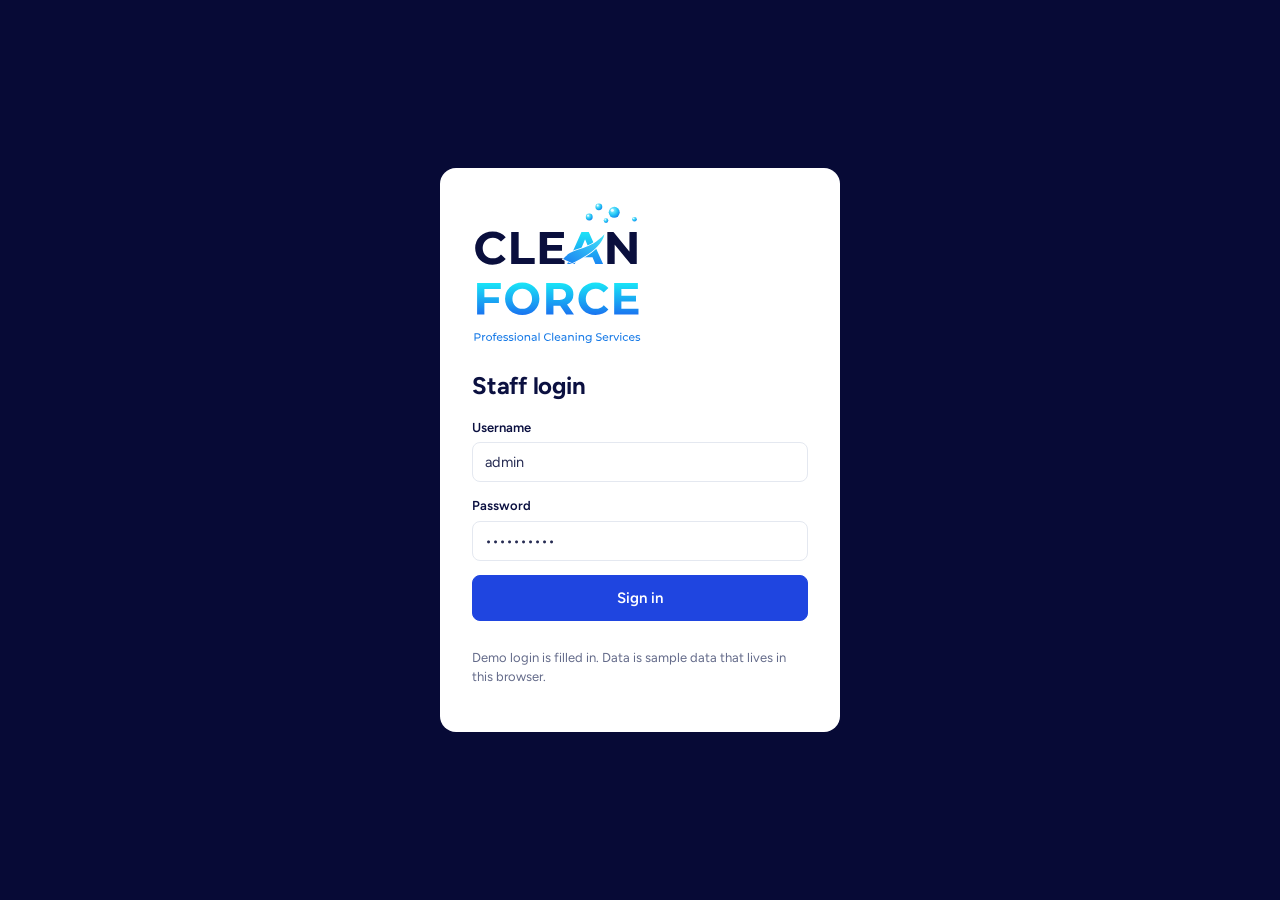
==== admin/index.html @ 48e189a7 "Clean Force website mockup: site, booking, tracking, customer portal, admin Co-Authored-By: Claude O" ====
<!doctype html>
<html lang="en">
<head>
<meta charset="utf-8">
<meta name="viewport" content="width=device-width, initial-scale=1, viewport-fit=cover">
<title>Clean Force Admin</title>
<meta name="robots" content="noindex">
<meta name="theme-color" content="#070a36">
<link rel="icon" href="../assets/brand/favicon.svg" type="image/svg+xml">
<link rel="preconnect" href="https://fonts.googleapis.com">
<link rel="preconnect" href="https://fonts.gstatic.com" crossorigin>
<link href="https://fonts.googleapis.com/css2?family=Figtree:wght@400;500;600;700&display=swap" rel="stylesheet">
<link rel="stylesheet" href="admin.css">
</head>
<body>
<div id="login" class="login" hidden>
  <form id="loginForm" class="login-card">
    <img src="../assets/brand/logo-light-full.svg" alt="Clean Force" width="200" height="120">
    <h1>Staff login</h1>
    <label class="f"><span>Username</span><input name="user" value="admin" autocomplete="username" required></label>
    <label class="f"><span>Password</span><input name="pass" type="password" value="cleanforce" autocomplete="current-password" required></label>
    <p class="err" id="loginErr" hidden>Wrong username or password.</p>
    <button class="b b-pri b-lg" type="submit">Sign in</button>
    <p class="muted small">Demo login is filled in. Data is sample data that lives in this browser.</p>
  </form>
</div>

<div id="app" class="app" hidden>
  <aside class="side" id="side">
    <a class="brand" href="#today"><img src="../assets/brand/logo-dark.svg" alt="Clean Force" width="96" height="51"><span>Admin</span></a>
    <nav class="snav" aria-label="Admin">
      <a href="#today" data-v="today"><svg viewBox="0 0 24 24"><path d="M3 12l9-8 9 8M5 10v10h14V10"/></svg>Today</a>
      <a href="#bookings" data-v="bookings"><svg viewBox="0 0 24 24"><rect x="3" y="5" width="18" height="16" rx="2"/><path d="M3 10h18M8 3v4M16 3v4"/></svg>Bookings</a>
      <a href="#customers" data-v="customers"><svg viewBox="0 0 24 24"><circle cx="9" cy="8" r="4"/><path d="M2 21c0-4 3-6 7-6s7 2 7 6M16 4a4 4 0 0 1 0 8M22 21c0-3-1.5-5-4-5.6"/></svg>Customers</a>
      <a href="#sales" data-v="sales"><svg viewBox="0 0 24 24"><path d="M4 20V10M10 20V4M16 20v-7M22 20H2"/></svg>Sales</a>
      <a href="#teams" data-v="teams"><svg viewBox="0 0 24 24"><circle cx="12" cy="7" r="4"/><path d="M4 21c0-4 4-6 8-6s8 2 8 6"/></svg>Teams</a>
      <a href="#prices" data-v="prices"><svg viewBox="0 0 24 24"><path d="M20 12l-8 8-9-9V3h8z"/><circle cx="7.5" cy="7.5" r="1.5"/></svg>Services &amp; prices</a>
    </nav>
    <div class="side-foot">
      <a href="../index.html" target="_blank" rel="noopener">View website &nearr;</a>
      <button type="button" id="resetBtn">Reset demo data</button>
      <button type="button" id="logout">Sign out</button>
    </div>
  </aside>
  <div class="main">
    <header class="top">
      <button class="menu" id="menu" aria-label="Menu" aria-expanded="false" aria-controls="side"><span></span><span></span></button>
      <h1 id="title">Today</h1>
      <div class="search">
        <svg viewBox="0 0 24 24" aria-hidden="true"><circle cx="11" cy="11" r="7"/><path d="M20 20l-4-4"/></svg>
        <input id="q" type="search" placeholder="Search name, phone or CF number" autocomplete="off" aria-label="Search customers and bookings">
        <div class="sres" id="sres" hidden></div>
      </div>
      <button class="b b-pri" id="newBtn"><span aria-hidden="true">+</span> New booking</button>
    </header>
    <main class="view" id="view" tabindex="-1"></main>
  </div>
</div>

<div class="drawer-bg" id="drawerBg" hidden></div>
<aside class="drawer" id="drawer" role="dialog" aria-modal="true" aria-labelledby="drTitle" hidden></aside>
<div class="toast" id="toast" role="status" aria-live="polite"></div>
<div class="tip" id="tip" hidden></div>

<script src="../assets/js/data.js"></script>
<script src="../assets/js/store.js"></script>
<script src="admin.js"></script>
</body>
</html>
---- admin/admin.css ----
/* Clean Force admin: simple, readable, fast to scan */
:root {
  --navy: #070a36; --ink: #0b1040; --text: #262b52; --muted: #646b8a; --line: #e4e8f0; --bg: #f5f7fb; --card: #fff;
  --blue: #1f45e0; --blue-soft: #e8eeff; --cyan: #1fdff5;
  --good: #17803d; --good-bg: #e3f6ea; --warn: #9a5b00; --warn-bg: #fff4e0; --bad: #b42318; --bad-bg: #fde8e8; --info: #007b8a; --info-bg: #def9fd;
  --font: 'Figtree', system-ui, -apple-system, 'Segoe UI', sans-serif;
}
*, *::before, *::after { box-sizing: border-box; }
html, body { margin: 0; }
body { font: 400 15px/1.5 var(--font); color: var(--text); background: var(--bg); -webkit-font-smoothing: antialiased; }
[hidden] { display: none !important; }
button, input, select, textarea { font: inherit; color: inherit; }
a { color: var(--blue); }
h1, h2, h3 { margin: 0; color: var(--ink); font-weight: 700; letter-spacing: -.01em; }
.num, td.r, .kpi b, .money { font-variant-numeric: tabular-nums; }
.muted { color: var(--muted); }
.small { font-size: 13px; }
:focus-visible { outline: 2.5px solid var(--blue); outline-offset: 2px; }
.snav svg, .search svg { width: 20px; height: 20px; fill: none; stroke: currentColor; stroke-width: 1.8; stroke-linecap: round; stroke-linejoin: round; flex: none; }

/* buttons + fields */
.b { display: inline-flex; align-items: center; justify-content: center; gap: 6px; height: 38px; padding: 0 14px; border-radius: 8px; border: 1px solid var(--line); background: #fff; font-weight: 600; font-size: 14px; color: var(--ink); cursor: pointer; white-space: nowrap; text-decoration: none; }
.b:hover { border-color: #c4cbdc; }
.b-pri { background: var(--blue); border-color: var(--blue); color: #fff; }
.b-pri:hover { background: #1a39c0; border-color: #1a39c0; }
.b-good { background: var(--good); border-color: var(--good); color: #fff; }
.b-danger { color: var(--bad); }
.b-lg { height: 46px; font-size: 15px; }
.b-sm { height: 32px; padding: 0 10px; font-size: 13px; }
.f { display: flex; flex-direction: column; gap: 5px; }
.f > span { font-size: 13px; font-weight: 600; color: var(--ink); }
.f input, .f select, .f textarea, .sel { height: 40px; border: 1px solid var(--line); border-radius: 8px; padding: 0 12px; background: #fff; width: 100%; font-size: 14.5px; }
.f textarea { height: auto; min-height: 76px; padding: 10px 12px; resize: vertical; }
.f input:focus, .f select:focus, .f textarea:focus, .sel:focus { outline: none; border-color: var(--blue); box-shadow: 0 0 0 3px rgba(31, 69, 224, .12); }
.sel { width: auto; height: 34px; font-size: 13.5px; padding: 0 8px; }
.err { color: var(--bad); font-size: 14px; margin: 0; }

/* login */
.login { min-height: 100vh; display: grid; place-items: center; padding: 20px; background: var(--navy); }
.login-card { width: min(400px, 100%); background: #fff; border-radius: 16px; padding: 32px; display: grid; gap: 14px; }
.login-card img { width: 170px; height: auto; margin-bottom: 4px; }
.login-card h1 { font-size: 24px; }

/* shell */
.app { display: grid; grid-template-columns: 236px 1fr; min-height: 100vh; }
.side { background: var(--navy); color: rgba(255, 255, 255, .78); padding: 20px 14px; display: flex; flex-direction: column; position: sticky; top: 0; height: 100vh; }
.brand { display: flex; align-items: center; gap: 10px; text-decoration: none; padding: 4px 8px 24px; }
.brand img { width: 84px; height: auto; }
.brand span { font-size: 12px; font-weight: 600; color: var(--cyan); border: 1px solid rgba(31, 223, 245, .4); padding: 2px 8px; border-radius: 999px; }
.snav { display: grid; gap: 2px; }
.snav a { display: flex; align-items: center; gap: 12px; padding: 10px 12px; border-radius: 8px; text-decoration: none; color: rgba(255, 255, 255, .78); font-weight: 500; font-size: 15px; }
.snav a:hover { background: rgba(255, 255, 255, .06); color: #fff; }
.snav a.on { background: rgba(255, 255, 255, .1); color: #fff; box-shadow: inset 3px 0 0 var(--cyan); }
.side-foot { margin-top: auto; display: grid; gap: 4px; font-size: 13.5px; }
.side-foot a, .side-foot button { color: rgba(255, 255, 255, .62); background: none; border: 0; text-align: left; padding: 6px 12px; cursor: pointer; text-decoration: none; border-radius: 6px; }
.side-foot a:hover, .side-foot button:hover { color: #fff; background: rgba(255, 255, 255, .06); }
.main { min-width: 0; }
.top { position: sticky; top: 0; z-index: 20; background: rgba(245, 247, 251, .92); backdrop-filter: blur(8px); -webkit-backdrop-filter: blur(8px); display: flex; align-items: center; gap: 16px; padding: 14px 28px; border-bottom: 1px solid var(--line); }
.top h1 { font-size: 22px; }
.menu { display: none; width: 40px; height: 40px; border: 0; background: none; cursor: pointer; padding: 0; }
.menu span { display: block; width: 20px; height: 2px; background: var(--ink); margin: 5px auto; }
.search { position: relative; margin-left: auto; width: min(380px, 40vw); }
.search svg { position: absolute; left: 11px; top: 10px; color: var(--muted); width: 18px; height: 18px; }
.search input { width: 100%; height: 38px; border: 1px solid var(--line); border-radius: 8px; padding: 0 12px 0 36px; background: #fff; font-size: 14px; }
.search input:focus { outline: none; border-color: var(--blue); box-shadow: 0 0 0 3px rgba(31, 69, 224, .12); }
.sres { position: absolute; top: 44px; left: 0; right: 0; background: #fff; border: 1px solid var(--line); border-radius: 10px; box-shadow: 0 20px 40px -16px rgba(7, 10, 54, .3); overflow: hidden; max-height: 60vh; overflow-y: auto; }
.sres button { display: flex; justify-content: space-between; gap: 10px; width: 100%; text-align: left; padding: 10px 14px; border: 0; background: none; cursor: pointer; border-bottom: 1px solid var(--line); }
.sres button:hover, .sres button:focus { background: var(--bg); outline: none; }
.sres small { color: var(--muted); }
.sres .none { padding: 14px; color: var(--muted); }
.view { padding: 24px 28px 60px; max-width: 1400px; outline: none; }

/* cards + layout */
.card { background: var(--card); border: 1px solid var(--line); border-radius: 12px; }
.card-h { display: flex; justify-content: space-between; align-items: center; gap: 12px; padding: 16px 18px 0; flex-wrap: wrap; }
.card-h h2 { font-size: 16px; }
.card-b { padding: 14px 18px 18px; }
.g { display: grid; gap: 16px; }
.g4 { grid-template-columns: repeat(4, 1fr); }
.g2 { grid-template-columns: 1fr 1fr; }
.g21 { grid-template-columns: 1.6fr 1fr; }
.mt { margin-top: 16px; }
.kpi { padding: 16px 18px; }
.kpi span { color: var(--muted); font-size: 13.5px; font-weight: 500; }
.kpi b { display: block; font-size: 26px; color: var(--ink); margin-top: 2px; letter-spacing: -.01em; }
.kpi small { font-size: 13px; color: var(--muted); }
.kpi small.up { color: var(--good); }
.kpi small.down { color: var(--bad); }
.kpi.act { cursor: pointer; text-align: left; font: inherit; width: 100%; }
.kpi.act:hover { border-color: #c4cbdc; }

/* tables */
.tw { overflow-x: auto; }
table { width: 100%; border-collapse: collapse; font-size: 14px; }
th { text-align: left; font-weight: 600; color: var(--muted); font-size: 12.5px; padding: 10px 12px; border-bottom: 1px solid var(--line); white-space: nowrap; background: #fafbfd; }
td { padding: 11px 12px; border-bottom: 1px solid var(--line); vertical-align: middle; }
td.r, th.r { text-align: right; }
tr.click { cursor: pointer; }
tr.click:hover td { background: #f8f9fc; }
tbody tr:last-child td { border-bottom: 0; }
td b { color: var(--ink); font-weight: 600; }
td small { display: block; color: var(--muted); font-size: 12.5px; }
.pill { display: inline-flex; align-items: center; gap: 5px; height: 24px; padding: 0 9px; border-radius: 999px; font-size: 12.5px; font-weight: 600; white-space: nowrap; background: var(--bg); color: var(--ink); }
.pill::before { content: ''; width: 6px; height: 6px; border-radius: 50%; background: currentColor; }
.pill.booked { background: var(--warn-bg); color: var(--warn); }
.pill.confirmed { background: var(--blue-soft); color: var(--blue); }
.pill.onway, .pill.cleaning { background: var(--info-bg); color: var(--info); }
.pill.done, .pill.paid { background: var(--good-bg); color: var(--good); }
.pill.cancelled, .pill.unpaid { background: var(--bad-bg); color: var(--bad); }
.pill.part { background: var(--warn-bg); color: var(--warn); }
.src { font-size: 12px; color: var(--muted); }

/* filters */
.bar { display: flex; gap: 8px; align-items: center; flex-wrap: wrap; margin-bottom: 14px; }
.seg { display: inline-flex; background: #fff; border: 1px solid var(--line); border-radius: 9px; padding: 3px; gap: 2px; flex-wrap: wrap; }
.seg button { border: 0; background: none; height: 30px; padding: 0 12px; border-radius: 6px; font-weight: 600; font-size: 13.5px; color: var(--muted); cursor: pointer; }
.seg button[aria-pressed="true"] { background: var(--navy); color: #fff; }
.seg button span { opacity: .7; font-weight: 500; margin-left: 3px; }
.bar .grow { flex: 1; }
.more { display: flex; justify-content: center; padding: 14px; }

/* list rows (today) */
.lrow { display: grid; grid-template-columns: 64px 1fr auto auto; gap: 12px; align-items: center; padding: 12px 0; border-bottom: 1px solid var(--line); }
.lrow:last-child { border-bottom: 0; }
.lrow .t { font-weight: 700; color: var(--ink); font-variant-numeric: tabular-nums; }
.lrow .who b { color: var(--ink); }
.lrow .who small { display: block; color: var(--muted); font-size: 13px; }
.lrow button.who { background: none; border: 0; padding: 0; text-align: left; cursor: pointer; }
.empty { color: var(--muted); padding: 18px 0; }

/* chart */
.chart { position: relative; }
.chart svg { width: 100%; height: auto; display: block; overflow: visible; }
.chart .grid line { stroke: #edf0f6; stroke-width: 1; }
.chart .ax text { fill: var(--muted); font-size: 11px; font-family: var(--font); }
.chart .bar-m { fill: var(--blue); }
.chart .bar-m.weekend { fill: var(--blue); }
.chart .hit { fill: transparent; cursor: default; }
.chart .hit:hover + .bar-m, .chart g.on .bar-m { fill: #12309e; }
.tip { position: fixed; z-index: 80; pointer-events: none; background: var(--navy); color: #fff; border-radius: 8px; padding: 8px 10px; font-size: 13px; line-height: 1.35; box-shadow: 0 10px 30px -8px rgba(7, 10, 54, .4); transform: translate(-50%, calc(-100% - 10px)); white-space: nowrap; }
.tip b { font-size: 15px; font-variant-numeric: tabular-nums; }
.hbars { display: grid; gap: 10px; }
.hb { display: grid; grid-template-columns: 150px 1fr 96px; gap: 10px; align-items: center; font-size: 14px; }
.hb .tr { height: 12px; background: #eef1f7; border-radius: 4px; overflow: hidden; }
.hb .fill { height: 100%; background: var(--blue); border-radius: 0 4px 4px 0; transform-origin: left; animation: grow .7s cubic-bezier(.2, .7, .1, 1); }
@keyframes grow { from { transform: scaleX(0); } }
.hb .v { text-align: right; font-weight: 600; color: var(--ink); font-variant-numeric: tabular-nums; }
.hb .v small { display: block; font-weight: 400; color: var(--muted); font-size: 12px; }

/* customer profile */
.prof { display: grid; grid-template-columns: 320px 1fr; gap: 16px; align-items: start; }
.prof .who { padding: 20px; }
.avatar { width: 56px; height: 56px; border-radius: 50%; background: var(--blue-soft); color: var(--blue); display: grid; place-items: center; font-weight: 700; font-size: 20px; margin-bottom: 12px; }
.prof h2 { font-size: 22px; }
.kv { display: grid; grid-template-columns: auto 1fr; gap: 6px 14px; font-size: 14px; margin-top: 14px; }
.kv dt { color: var(--muted); }
.kv dd { margin: 0; color: var(--ink); text-align: right; font-weight: 500; }
.acts { display: flex; gap: 8px; flex-wrap: wrap; margin-top: 16px; }
.hist { list-style: none; margin: 0; padding: 0; }
.hist li { display: grid; grid-template-columns: 22px 1fr auto; gap: 12px; padding: 12px 0; border-bottom: 1px solid var(--line); cursor: pointer; }
.hist li:last-child { border-bottom: 0; }
.hist li:hover { background: #fafbfd; }
.hist .dot { width: 12px; height: 12px; border-radius: 50%; margin: 5px 0 0 4px; background: var(--line); }
.hist .dot.done { background: var(--good); }
.hist .dot.cancelled { background: var(--bad); }
.hist .dot.confirmed, .hist .dot.booked { background: var(--blue); }
.hist b { color: var(--ink); }
.hist small { display: block; color: var(--muted); font-size: 13px; }
.hist .r { text-align: right; font-variant-numeric: tabular-nums; }
.back { display: inline-flex; gap: 6px; align-items: center; margin-bottom: 14px; color: var(--muted); text-decoration: none; font-weight: 500; font-size: 14px; background: none; border: 0; cursor: pointer; padding: 0; }
.back:hover { color: var(--ink); }

/* teams */
.team h3 { font-size: 17px; }
.team .crew { display: flex; gap: 8px; align-items: center; margin-top: 4px; }
.team .crew i { width: 30px; height: 30px; border-radius: 50%; background: var(--blue-soft); color: var(--blue); display: grid; place-items: center; font-style: normal; font-weight: 700; font-size: 12px; }

/* prices */
.ptable input { width: 110px; height: 34px; border: 1px solid var(--line); border-radius: 7px; padding: 0 10px; text-align: right; font-variant-numeric: tabular-nums; }
.ptable input:focus { outline: none; border-color: var(--blue); }
.ptable input.changed { border-color: var(--blue); background: var(--blue-soft); }

/* drawer */
.drawer-bg { position: fixed; inset: 0; background: rgba(7, 10, 54, .38); z-index: 60; animation: fade .2s; }
.drawer { position: fixed; top: 0; right: 0; bottom: 0; width: min(520px, 100%); background: #fff; z-index: 61; display: flex; flex-direction: column; box-shadow: -20px 0 60px -20px rgba(7, 10, 54, .35); animation: slide .3s cubic-bezier(.2, .7, .1, 1); }
@keyframes slide { from { transform: translateX(40px); opacity: 0; } }
@keyframes fade { from { opacity: 0; } }
.dr-h { display: flex; align-items: flex-start; justify-content: space-between; gap: 12px; padding: 20px 22px 14px; border-bottom: 1px solid var(--line); }
.dr-h h2 { font-size: 20px; }
.dr-h p { margin: 2px 0 0; color: var(--muted); font-size: 14px; }
.x { width: 36px; height: 36px; border: 0; background: var(--bg); border-radius: 8px; cursor: pointer; font-size: 20px; line-height: 1; flex: none; }
.dr-b { flex: 1; overflow-y: auto; padding: 18px 22px; display: grid; gap: 18px; align-content: start; }
.dr-f { padding: 14px 22px; border-top: 1px solid var(--line); display: flex; gap: 8px; justify-content: flex-end; background: #fafbfd; flex-wrap: wrap; }
.sec-t { font-size: 13px; font-weight: 700; color: var(--muted); text-transform: none; margin: 0 0 8px; }
.box { border: 1px solid var(--line); border-radius: 10px; padding: 14px; }
.row2 { display: grid; grid-template-columns: 1fr 1fr; gap: 10px; }
.row2 .full { grid-column: 1 / -1; }
.payline { display: flex; justify-content: space-between; font-size: 14px; padding: 4px 0; }
.payline.tot { border-top: 1px solid var(--line); margin-top: 6px; padding-top: 8px; font-weight: 700; color: var(--ink); }
.cust-hit { margin-top: 6px; font-size: 13.5px; background: var(--good-bg); color: var(--good); padding: 8px 10px; border-radius: 8px; }

.toast { position: fixed; left: 50%; bottom: 24px; transform: translate(-50%, 20px); background: var(--navy); color: #fff; padding: 12px 18px; border-radius: 10px; font-weight: 500; z-index: 90; opacity: 0; transition: opacity .25s, transform .25s; pointer-events: none; }
.toast.on { opacity: 1; transform: translate(-50%, 0); }

@media (max-width: 1100px) {
  .g4 { grid-template-columns: 1fr 1fr; }
  .g21, .prof { grid-template-columns: 1fr; }
}
@media (max-width: 860px) {
  .app { grid-template-columns: 1fr; }
  .side { position: fixed; z-index: 70; left: 0; top: 0; width: 260px; transform: translateX(-100%); transition: transform .3s; }
  .side.open { transform: none; box-shadow: 20px 0 60px rgba(0, 0, 0, .3); }
  .menu { display: block; }
  .top { padding: 10px 14px; gap: 10px; flex-wrap: wrap; }
  .top h1 { font-size: 19px; }
  .search { order: 3; width: 100%; margin: 0; }
  #newBtn { margin-left: auto; }
  .view { padding: 16px 14px 60px; }
  .g2 { grid-template-columns: 1fr; }
  .hb { grid-template-columns: 110px 1fr 84px; }
  .lrow { grid-template-columns: 52px 1fr; }
  .lrow > :nth-child(3), .lrow > :nth-child(4) { grid-column: 2; }
  .row2 { grid-template-columns: 1fr; }
  .hide-m { display: none !important; }
  .kpi b { font-size: 21px; }
  .chart .ax text { font-size: 26px; }
  .kpi { padding: 14px; }
  table.rt thead { display: none; }
  table.rt, table.rt tbody { display: block; }
  table.rt tr { display: grid; grid-template-columns: 1fr auto; gap: 4px 12px; padding: 12px 14px; border-bottom: 1px solid var(--line); align-items: start; }
  table.rt td { border: 0; padding: 0; background: none !important; }
  table.rt td.empty { grid-column: 1 / -1; }
  .rt-bk td:nth-child(1) { order: 1; } .rt-bk td:nth-child(9) { order: 2; text-align: right; }
  .rt-bk td:nth-child(3) { order: 3; } .rt-bk td:nth-child(7) { order: 4; text-align: right; }
  .rt-bk td:nth-child(4) { order: 5; } .rt-bk td:nth-child(8) { order: 6; text-align: right; }
  .rt-bk td:nth-child(2) { order: 0; grid-column: 1 / -1; color: var(--muted); font-size: 13px; }
  .rt-bk td:nth-child(2) small { display: inline; margin-left: 4px; }
  .rt-cu td:nth-child(1) { order: 1; } .rt-cu td:nth-child(5) { order: 2; }
  .rt-cu td:nth-child(2) { order: 3; color: var(--muted); } .rt-cu td:nth-child(6) { order: 4; }
  .rt-cu td:nth-child(7) { order: 5; color: var(--muted); font-size: 13px; } .rt-cu td:nth-child(4) { order: 6; font-size: 13px; color: var(--muted); }
  .rt-cu td:nth-child(7)::before { content: 'Last visit '; } .rt-cu td:nth-child(6)::before { content: 'Owes '; color: var(--muted); font-size: 13px; } .rt-cu td:nth-child(4)::after { content: ' cleans'; }
  .rt-pay td:nth-child(3) { order: 1; } .rt-pay td:nth-child(6) { order: 2; }
  .rt-pay td:nth-child(1) { order: 3; color: var(--muted); font-size: 13px; } .rt-pay td:nth-child(5) { order: 4; color: var(--muted); font-size: 13px; text-align: right; }
  .rt-pay td:nth-child(2) { order: 5; color: var(--muted); font-size: 13px; }
}
@media print {
  .side, .top, .bar, .b { display: none !important; }
  .app { display: block; }
}
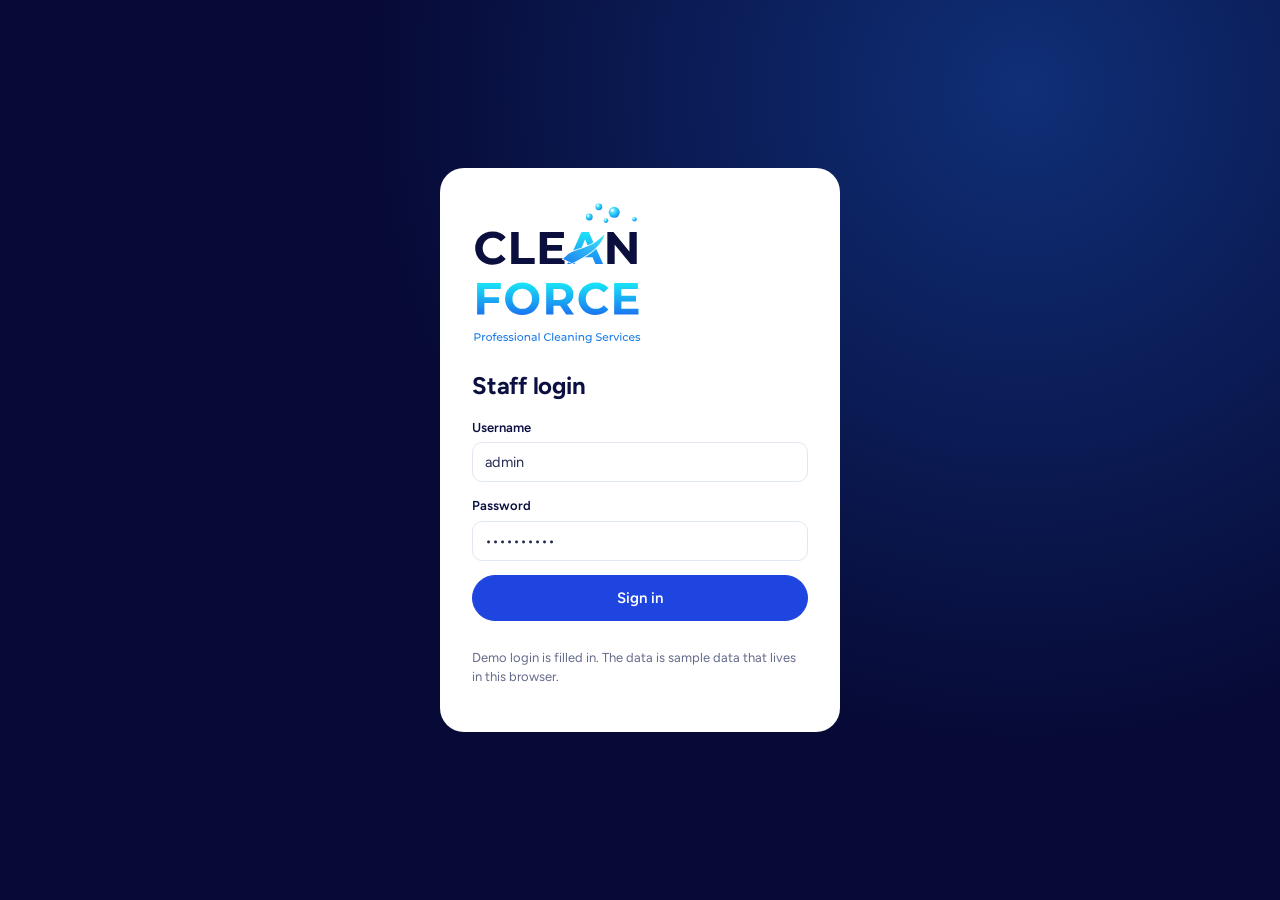
==== commit e1fc8ca8: "v2: redesign, 3-step booking, one-page customer portal, admin one-tap steps + schedule, Supabase-rea" ====
--- a/admin/index.html
+++ b/admin/index.html
@@ -17,11 +17,11 @@
   <form id="loginForm" class="login-card">
     <img src="../assets/brand/logo-light-full.svg" alt="Clean Force" width="200" height="120">
     <h1>Staff login</h1>
-    <label class="f"><span>Username</span><input name="user" value="admin" autocomplete="username" required></label>
+    <label class="f"><span id="uLbl">Username</span><input name="user" value="admin" autocomplete="username" required></label>
     <label class="f"><span>Password</span><input name="pass" type="password" value="cleanforce" autocomplete="current-password" required></label>
-    <p class="err" id="loginErr" hidden>Wrong username or password.</p>
+    <p class="err" id="loginErr" hidden role="alert">Wrong username or password.</p>
     <button class="b b-pri b-lg" type="submit">Sign in</button>
-    <p class="muted small">Demo login is filled in. Data is sample data that lives in this browser.</p>
+    <p class="muted small" id="demoNote">Demo login is filled in. The data is sample data that lives in this browser.</p>
   </form>
 </div>
 
@@ -33,10 +33,11 @@
       <a href="#bookings" data-v="bookings"><svg viewBox="0 0 24 24"><rect x="3" y="5" width="18" height="16" rx="2"/><path d="M3 10h18M8 3v4M16 3v4"/></svg>Bookings</a>
       <a href="#customers" data-v="customers"><svg viewBox="0 0 24 24"><circle cx="9" cy="8" r="4"/><path d="M2 21c0-4 3-6 7-6s7 2 7 6M16 4a4 4 0 0 1 0 8M22 21c0-3-1.5-5-4-5.6"/></svg>Customers</a>
       <a href="#sales" data-v="sales"><svg viewBox="0 0 24 24"><path d="M4 20V10M10 20V4M16 20v-7M22 20H2"/></svg>Sales</a>
-      <a href="#teams" data-v="teams"><svg viewBox="0 0 24 24"><circle cx="12" cy="7" r="4"/><path d="M4 21c0-4 4-6 8-6s8 2 8 6"/></svg>Teams</a>
-      <a href="#prices" data-v="prices"><svg viewBox="0 0 24 24"><path d="M20 12l-8 8-9-9V3h8z"/><circle cx="7.5" cy="7.5" r="1.5"/></svg>Services &amp; prices</a>
+      <a href="#teams" data-v="teams"><svg viewBox="0 0 24 24"><rect x="3" y="4" width="18" height="17" rx="2"/><path d="M3 9h18M9 4v17"/></svg>Schedule</a>
+      <a href="#prices" data-v="prices"><svg viewBox="0 0 24 24"><path d="M20 12l-8 8-9-9V3h8z"/><circle cx="7.5" cy="7.5" r="1.5"/></svg>Prices</a>
     </nav>
     <div class="side-foot">
+      <span class="who-am" id="who">Office</span>
       <a href="../index.html" target="_blank" rel="noopener">View website &nearr;</a>
       <button type="button" id="resetBtn">Reset demo data</button>
       <button type="button" id="logout">Sign out</button>
@@ -63,6 +64,7 @@
 <div class="tip" id="tip" hidden></div>
 
 <script src="../assets/js/data.js"></script>
+<script src="../assets/js/config.js"></script>
 <script src="../assets/js/store.js"></script>
 <script src="admin.js"></script>
 </body>
--- a/admin/admin.css
+++ b/admin/admin.css
@@ -1,6 +1,6 @@
 /* Clean Force admin: simple, readable, fast to scan */
 :root {
-  --navy: #070a36; --ink: #0b1040; --text: #262b52; --muted: #646b8a; --line: #e4e8f0; --bg: #f5f7fb; --card: #fff;
+  --navy: #070a36; --ink: #0b1040; --text: #262b52; --muted: #646b8a; --line: #e1e8f2; --bg: #f2f7fc; --card: #fff;
   --blue: #1f45e0; --blue-soft: #e8eeff; --cyan: #1fdff5;
   --good: #17803d; --good-bg: #e3f6ea; --warn: #9a5b00; --warn-bg: #fff4e0; --bad: #b42318; --bad-bg: #fde8e8; --info: #007b8a; --info-bg: #def9fd;
   --font: 'Figtree', system-ui, -apple-system, 'Segoe UI', sans-serif;
@@ -19,25 +19,29 @@
 .snav svg, .search svg { width: 20px; height: 20px; fill: none; stroke: currentColor; stroke-width: 1.8; stroke-linecap: round; stroke-linejoin: round; flex: none; }
 
 /* buttons + fields */
-.b { display: inline-flex; align-items: center; justify-content: center; gap: 6px; height: 38px; padding: 0 14px; border-radius: 8px; border: 1px solid var(--line); background: #fff; font-weight: 600; font-size: 14px; color: var(--ink); cursor: pointer; white-space: nowrap; text-decoration: none; }
+.b { display: inline-flex; align-items: center; justify-content: center; gap: 6px; height: 38px; padding: 0 16px; border-radius: 999px; border: 1px solid var(--line); background: #fff; font-weight: 600; font-size: 14px; color: var(--ink); cursor: pointer; white-space: nowrap; text-decoration: none; }
 .b:hover { border-color: #c4cbdc; }
 .b-pri { background: var(--blue); border-color: var(--blue); color: #fff; }
 .b-pri:hover { background: #1a39c0; border-color: #1a39c0; }
 .b-good { background: var(--good); border-color: var(--good); color: #fff; }
 .b-danger { color: var(--bad); }
 .b-lg { height: 46px; font-size: 15px; }
-.b-sm { height: 32px; padding: 0 10px; font-size: 13px; }
+.b-sm { height: 32px; padding: 0 12px; font-size: 13px; }
+.b-step { min-width: 92px; background: var(--navy); border-color: var(--navy); color: #fff; }
+.b-step:hover { background: #121758; border-color: #121758; }
+.b-step.s-booked { background: var(--warn); border-color: var(--warn); }
+.b-step:disabled, .b-good:disabled { opacity: .5; }
 .f { display: flex; flex-direction: column; gap: 5px; }
 .f > span { font-size: 13px; font-weight: 600; color: var(--ink); }
-.f input, .f select, .f textarea, .sel { height: 40px; border: 1px solid var(--line); border-radius: 8px; padding: 0 12px; background: #fff; width: 100%; font-size: 14.5px; }
+.f input, .f select, .f textarea, .sel { height: 40px; border: 1px solid var(--line); border-radius: 10px; padding: 0 12px; background: #fff; width: 100%; font-size: 14.5px; }
 .f textarea { height: auto; min-height: 76px; padding: 10px 12px; resize: vertical; }
 .f input:focus, .f select:focus, .f textarea:focus, .sel:focus { outline: none; border-color: var(--blue); box-shadow: 0 0 0 3px rgba(31, 69, 224, .12); }
 .sel { width: auto; height: 34px; font-size: 13.5px; padding: 0 8px; }
 .err { color: var(--bad); font-size: 14px; margin: 0; }
 
 /* login */
-.login { min-height: 100vh; display: grid; place-items: center; padding: 20px; background: var(--navy); }
-.login-card { width: min(400px, 100%); background: #fff; border-radius: 16px; padding: 32px; display: grid; gap: 14px; }
+.login { min-height: 100vh; display: grid; place-items: center; padding: 20px; background: var(--navy) radial-gradient(circle at 80% 10%, rgba(31, 116, 239, .35), transparent 50%); }
+.login-card { width: min(400px, 100%); background: #fff; border-radius: 24px; padding: 32px; display: grid; gap: 14px; }
 .login-card img { width: 170px; height: auto; margin-bottom: 4px; }
 .login-card h1 { font-size: 24px; }
 
@@ -48,20 +52,21 @@
 .brand img { width: 84px; height: auto; }
 .brand span { font-size: 12px; font-weight: 600; color: var(--cyan); border: 1px solid rgba(31, 223, 245, .4); padding: 2px 8px; border-radius: 999px; }
 .snav { display: grid; gap: 2px; }
-.snav a { display: flex; align-items: center; gap: 12px; padding: 10px 12px; border-radius: 8px; text-decoration: none; color: rgba(255, 255, 255, .78); font-weight: 500; font-size: 15px; }
+.snav a { display: flex; align-items: center; gap: 12px; padding: 10px 12px; border-radius: 12px; text-decoration: none; color: rgba(255, 255, 255, .78); font-weight: 500; font-size: 15px; }
 .snav a:hover { background: rgba(255, 255, 255, .06); color: #fff; }
 .snav a.on { background: rgba(255, 255, 255, .1); color: #fff; box-shadow: inset 3px 0 0 var(--cyan); }
 .side-foot { margin-top: auto; display: grid; gap: 4px; font-size: 13.5px; }
+.who-am { color: #fff; font-weight: 600; padding: 6px 12px 10px; border-bottom: 1px solid rgba(255, 255, 255, .1); margin-bottom: 6px; }
 .side-foot a, .side-foot button { color: rgba(255, 255, 255, .62); background: none; border: 0; text-align: left; padding: 6px 12px; cursor: pointer; text-decoration: none; border-radius: 6px; }
 .side-foot a:hover, .side-foot button:hover { color: #fff; background: rgba(255, 255, 255, .06); }
 .main { min-width: 0; }
-.top { position: sticky; top: 0; z-index: 20; background: rgba(245, 247, 251, .92); backdrop-filter: blur(8px); -webkit-backdrop-filter: blur(8px); display: flex; align-items: center; gap: 16px; padding: 14px 28px; border-bottom: 1px solid var(--line); }
+.top { position: sticky; top: 0; z-index: 20; background: rgba(242, 247, 252, .9); backdrop-filter: blur(8px); -webkit-backdrop-filter: blur(8px); display: flex; align-items: center; gap: 16px; padding: 14px 28px; border-bottom: 1px solid var(--line); }
 .top h1 { font-size: 22px; }
 .menu { display: none; width: 40px; height: 40px; border: 0; background: none; cursor: pointer; padding: 0; }
 .menu span { display: block; width: 20px; height: 2px; background: var(--ink); margin: 5px auto; }
 .search { position: relative; margin-left: auto; width: min(380px, 40vw); }
 .search svg { position: absolute; left: 11px; top: 10px; color: var(--muted); width: 18px; height: 18px; }
-.search input { width: 100%; height: 38px; border: 1px solid var(--line); border-radius: 8px; padding: 0 12px 0 36px; background: #fff; font-size: 14px; }
+.search input { width: 100%; height: 40px; border: 1px solid var(--line); border-radius: 999px; padding: 0 12px 0 36px; background: #fff; font-size: 14px; }
 .search input:focus { outline: none; border-color: var(--blue); box-shadow: 0 0 0 3px rgba(31, 69, 224, .12); }
 .sres { position: absolute; top: 44px; left: 0; right: 0; background: #fff; border: 1px solid var(--line); border-radius: 10px; box-shadow: 0 20px 40px -16px rgba(7, 10, 54, .3); overflow: hidden; max-height: 60vh; overflow-y: auto; }
 .sres button { display: flex; justify-content: space-between; gap: 10px; width: 100%; text-align: left; padding: 10px 14px; border: 0; background: none; cursor: pointer; border-bottom: 1px solid var(--line); }
@@ -71,7 +76,7 @@
 .view { padding: 24px 28px 60px; max-width: 1400px; outline: none; }
 
 /* cards + layout */
-.card { background: var(--card); border: 1px solid var(--line); border-radius: 12px; }
+.card { background: var(--card); border: 1px solid var(--line); border-radius: 18px; }
 .card-h { display: flex; justify-content: space-between; align-items: center; gap: 12px; padding: 16px 18px 0; flex-wrap: wrap; }
 .card-h h2 { font-size: 16px; }
 .card-b { padding: 14px 18px 18px; }
@@ -112,8 +117,8 @@
 
 /* filters */
 .bar { display: flex; gap: 8px; align-items: center; flex-wrap: wrap; margin-bottom: 14px; }
-.seg { display: inline-flex; background: #fff; border: 1px solid var(--line); border-radius: 9px; padding: 3px; gap: 2px; flex-wrap: wrap; }
-.seg button { border: 0; background: none; height: 30px; padding: 0 12px; border-radius: 6px; font-weight: 600; font-size: 13.5px; color: var(--muted); cursor: pointer; }
+.seg { display: inline-flex; background: #fff; border: 1px solid var(--line); border-radius: 999px; padding: 3px; gap: 2px; flex-wrap: wrap; }
+.seg button { border: 0; background: none; height: 30px; padding: 0 12px; border-radius: 999px; font-weight: 600; font-size: 13.5px; color: var(--muted); cursor: pointer; }
 .seg button[aria-pressed="true"] { background: var(--navy); color: #fff; }
 .seg button span { opacity: .7; font-weight: 500; margin-left: 3px; }
 .bar .grow { flex: 1; }
@@ -121,6 +126,8 @@
 
 /* list rows (today) */
 .lrow { display: grid; grid-template-columns: 64px 1fr auto auto; gap: 12px; align-items: center; padding: 12px 0; border-bottom: 1px solid var(--line); }
+.lrow.job .who b { display: flex; gap: 8px; align-items: center; flex-wrap: wrap; }
+.lrow.job.s-done .t, .lrow.job.s-done .who b { color: var(--muted); }
 .lrow:last-child { border-bottom: 0; }
 .lrow .t { font-weight: 700; color: var(--ink); font-variant-numeric: tabular-nums; }
 .lrow .who b { color: var(--ink); }
@@ -170,6 +177,25 @@
 .back { display: inline-flex; gap: 6px; align-items: center; margin-bottom: 14px; color: var(--muted); text-decoration: none; font-weight: 500; font-size: 14px; background: none; border: 0; cursor: pointer; padding: 0; }
 .back:hover { color: var(--ink); }
 
+/* schedule */
+.sched { display: grid; grid-template-columns: 150px repeat(var(--n), minmax(118px, 1fr)); min-width: 980px; }
+.sched .sh { padding: 10px 10px; font-size: 13px; color: var(--muted); border-bottom: 1px solid var(--line); background: #fafbfd; position: sticky; top: 0; }
+.sched .sh b { color: var(--ink); }
+.sched .sh.now { background: var(--blue-soft); color: var(--blue); }
+.sched .sh.now b { color: var(--blue); }
+.sched .sr { padding: 10px 12px; border-bottom: 1px solid var(--line); border-right: 1px solid var(--line); }
+.sched .sr b { display: block; color: var(--ink); font-size: 14px; }
+.sched .sr small { color: var(--muted); font-size: 12px; line-height: 1.3; display: block; }
+.sched .sc { padding: 6px; border-bottom: 1px solid var(--line); border-right: 1px solid var(--line); display: grid; gap: 5px; align-content: start; min-height: 64px; }
+.sched .sc.now { background: rgba(232, 238, 255, .45); }
+.jb { text-align: left; border: 0; border-radius: 9px; padding: 6px 8px; font-size: 12.5px; line-height: 1.3; cursor: pointer; background: var(--blue-soft); color: var(--ink); border-left: 3px solid var(--blue); }
+.jb b { font-variant-numeric: tabular-nums; }
+.jb small { display: block; color: var(--muted); font-size: 11.5px; }
+.jb:hover { filter: brightness(.97); }
+.jb.s-booked { background: var(--warn-bg); border-left-color: var(--warn); }
+.jb.s-done { background: var(--good-bg); border-left-color: var(--good); }
+.jb.s-onway, .jb.s-cleaning { background: var(--info-bg); border-left-color: var(--info); }
+
 /* teams */
 .team h3 { font-size: 17px; }
 .team .crew { display: flex; gap: 8px; align-items: center; margin-top: 4px; }
@@ -182,24 +208,24 @@
 
 /* drawer */
 .drawer-bg { position: fixed; inset: 0; background: rgba(7, 10, 54, .38); z-index: 60; animation: fade .2s; }
-.drawer { position: fixed; top: 0; right: 0; bottom: 0; width: min(520px, 100%); background: #fff; z-index: 61; display: flex; flex-direction: column; box-shadow: -20px 0 60px -20px rgba(7, 10, 54, .35); animation: slide .3s cubic-bezier(.2, .7, .1, 1); }
+.drawer { position: fixed; top: 8px; right: 8px; bottom: 8px; width: min(520px, calc(100% - 16px)); border-radius: 22px; overflow: hidden; background: #fff; z-index: 61; display: flex; flex-direction: column; box-shadow: -20px 0 60px -20px rgba(7, 10, 54, .35); animation: slide .3s cubic-bezier(.2, .7, .1, 1); }
 @keyframes slide { from { transform: translateX(40px); opacity: 0; } }
 @keyframes fade { from { opacity: 0; } }
 .dr-h { display: flex; align-items: flex-start; justify-content: space-between; gap: 12px; padding: 20px 22px 14px; border-bottom: 1px solid var(--line); }
 .dr-h h2 { font-size: 20px; }
 .dr-h p { margin: 2px 0 0; color: var(--muted); font-size: 14px; }
-.x { width: 36px; height: 36px; border: 0; background: var(--bg); border-radius: 8px; cursor: pointer; font-size: 20px; line-height: 1; flex: none; }
+.x { width: 36px; height: 36px; border: 0; background: var(--bg); border-radius: 50%; cursor: pointer; font-size: 20px; line-height: 1; flex: none; }
 .dr-b { flex: 1; overflow-y: auto; padding: 18px 22px; display: grid; gap: 18px; align-content: start; }
 .dr-f { padding: 14px 22px; border-top: 1px solid var(--line); display: flex; gap: 8px; justify-content: flex-end; background: #fafbfd; flex-wrap: wrap; }
 .sec-t { font-size: 13px; font-weight: 700; color: var(--muted); text-transform: none; margin: 0 0 8px; }
-.box { border: 1px solid var(--line); border-radius: 10px; padding: 14px; }
+.box { border: 1px solid var(--line); border-radius: 14px; padding: 14px; }
 .row2 { display: grid; grid-template-columns: 1fr 1fr; gap: 10px; }
 .row2 .full { grid-column: 1 / -1; }
 .payline { display: flex; justify-content: space-between; font-size: 14px; padding: 4px 0; }
 .payline.tot { border-top: 1px solid var(--line); margin-top: 6px; padding-top: 8px; font-weight: 700; color: var(--ink); }
 .cust-hit { margin-top: 6px; font-size: 13.5px; background: var(--good-bg); color: var(--good); padding: 8px 10px; border-radius: 8px; }
 
-.toast { position: fixed; left: 50%; bottom: 24px; transform: translate(-50%, 20px); background: var(--navy); color: #fff; padding: 12px 18px; border-radius: 10px; font-weight: 500; z-index: 90; opacity: 0; transition: opacity .25s, transform .25s; pointer-events: none; }
+.toast { position: fixed; left: 50%; bottom: 24px; transform: translate(-50%, 20px); background: var(--navy); color: #fff; padding: 12px 20px; border-radius: 999px; font-weight: 500; z-index: 90; opacity: 0; transition: opacity .25s, transform .25s; pointer-events: none; }
 .toast.on { opacity: 1; transform: translate(-50%, 0); }
 
 @media (max-width: 1100px) {
@@ -220,6 +246,10 @@
   .hb { grid-template-columns: 110px 1fr 84px; }
   .lrow { grid-template-columns: 52px 1fr; }
   .lrow > :nth-child(3), .lrow > :nth-child(4) { grid-column: 2; }
+  .lrow.job { grid-template-columns: 52px 1fr auto; }
+  .lrow.job > :nth-child(3) { grid-column: 2; justify-self: start; }
+  .lrow.job > :nth-child(4) { grid-column: 3; grid-row: 1 / 3; align-self: center; }
+  .drawer { top: 0; right: 0; bottom: 0; width: 100%; border-radius: 0; }
   .row2 { grid-template-columns: 1fr; }
   .hide-m { display: none !important; }
   .kpi b { font-size: 21px; }
